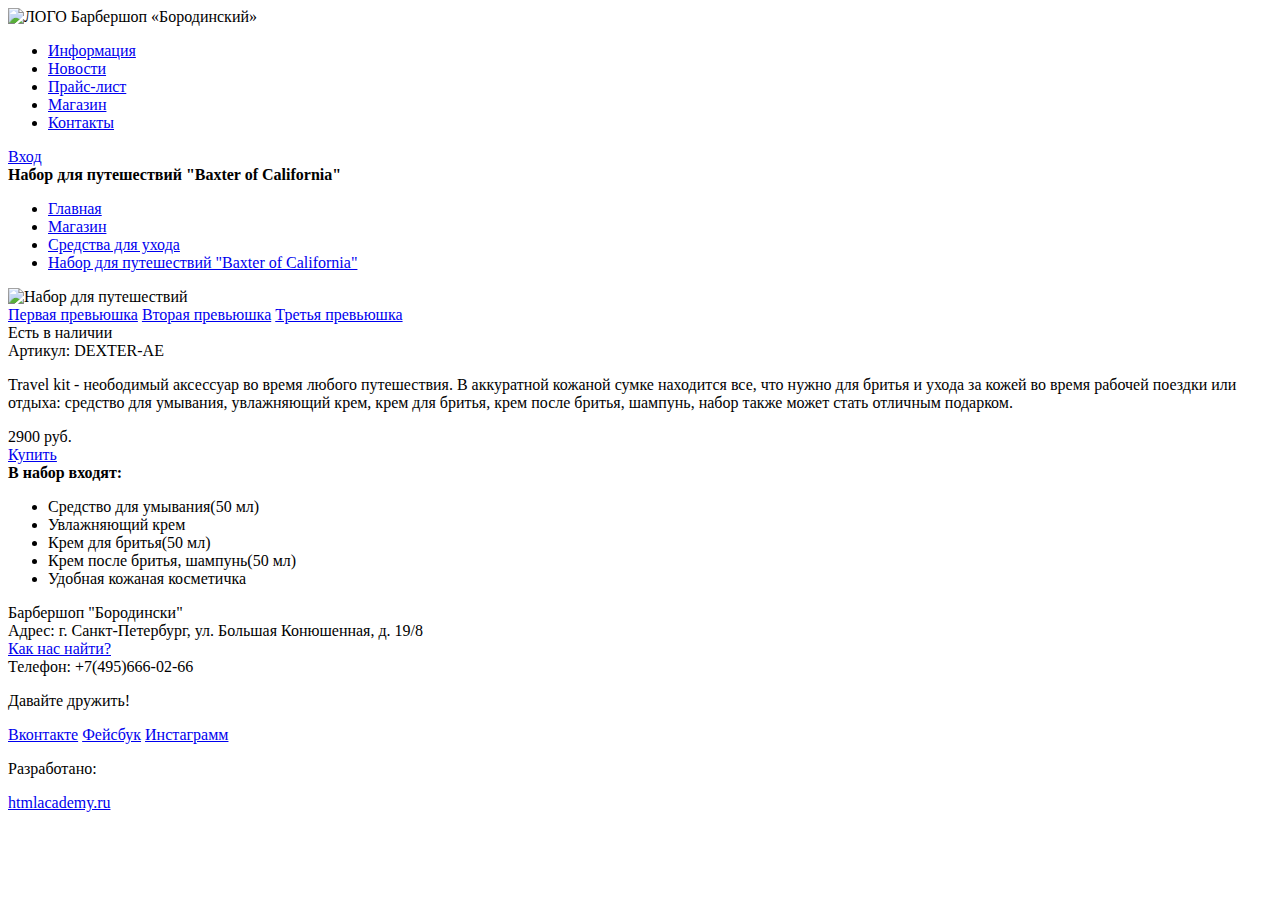
==== catalog-item.html @ 7f5e8bf0 "Разметка барбершопа" ====
<!DOCTYPE html>
<html lang="ru">

  <head>
    <meta charset="utf-8">
    <title>Барбершоп "Бородински"</title>
  </head>

  <body>
    <header class="main-header">
      <div class="container">
        <div class="header-logo">
          <img src="http://placehold.it/100x50" width="100" height="50" alt=" ЛОГО Барбершоп «Бородинский»">
        </div>
        <nav class="main-navigation">
          <ul>
            <li>
              <a href="#">Информация</a>
            </li>
            <li>
              <a href="#">Новости</a>
            </li>
            <li>
              <a href="#">Прайс-лист</a>
            </li>
            <li>
              <a href="#">Магазин</a>
            </li>
            <li>
              <a href="#">Контакты</a>
            </li>
          </ul>
        </nav>
        <div class="user-block">
          <a href="#">Вход<a>
        </div>
      </div>
    </header>

    <main class="container">
      <b class="main-header">Набор для путешествий "Baxter of California"</b>
      <div class="breadcrumbs">
        <ul>
          <li>
            <a href="#">Главная</a>
          </li>
          <li>
            <a href="#">Магазин</a>
          </li>
          <li>
            <a href="#">Средства для ухода</a>
          </li>
          <li>
            <a href="#">Набор для путешествий "Baxter of California"</a>
          </li>
        </ul>
      </div>
      <div class="container item-gallery">
        <img src="http://placehold.it/100" width="100" height="100" alt="Набор  для путешествий">
        <div class="container">
          <a class="item-pcs" href="#">Первая превьюшка</a>
          <a class="item-pcs" href="#">Вторая превьюшка</a>
          <a class="item-pcs" href="#">Третья превьюшка</a>
        </div>
      </div>
      <div class="container">
        <div class="storage-info">
          <div>Есть в наличии</div>
          <div class="lot">Артикул: DEXTER-AE</div>
        </div>
        <p>Travel kit - неободимый аксессуар во время любого путешествия. В
           аккуратной кожаной сумке находится все, что нужно для бритья и ухода за
           кожей во время рабочей поездки или отдыха: средство для умывания, увлажняющий
           крем, крем для бритья, крем после бритья, шампунь, набор также может
           стать отличным подарком.</p>
        <div class="container">
          <div class="price">2900 руб.</div>
          <a href="#">Купить</a>
        </div>
        <b class="sub-header">В набор входят:</b>
        <ul>
          <li>
            Средство для умывания(50 мл)
          </li>
          <li>
            Увлажняющий крем
          </li>
          <li>
            Крем для бритья(50 мл)
          </li>
          <li>
            Крем после бритья, шампунь(50 мл)
          </li>
          <li>
            Удобная кожаная косметичка
          </li>
      </div>
    </main>

    <footer class="main-footer">
      <div class="container">
        <section class="footer-contact">
          Барбершоп "Бородински"<br>
          Адрес: г. Санкт-Петербург, ул. Большая Конюшенная, д. 19/8<br>
          <a href="#">Как нас найти?</a><br>
          Телефон: +7(495)666-02-66
        </section>
        <section class="footer-social">
          <p>Давайте дружить!</p>
          <a class="scl-btn scl-btn-vk" href="#">Вконтакте</a>
          <a class="scl-btn scl-btn-fb" href="#">Фейсбук</a>
          <a class="scl-btn scl-btn-inst" href="#">Инстаграмм</a>
        </section>
        <section class="footer-copyright">
          <p>Разработано:</p>
          <a class="btn" href="#">htmlacademy.ru</a>
        </section>
      </div>
    </footer>
  </body>
</html>
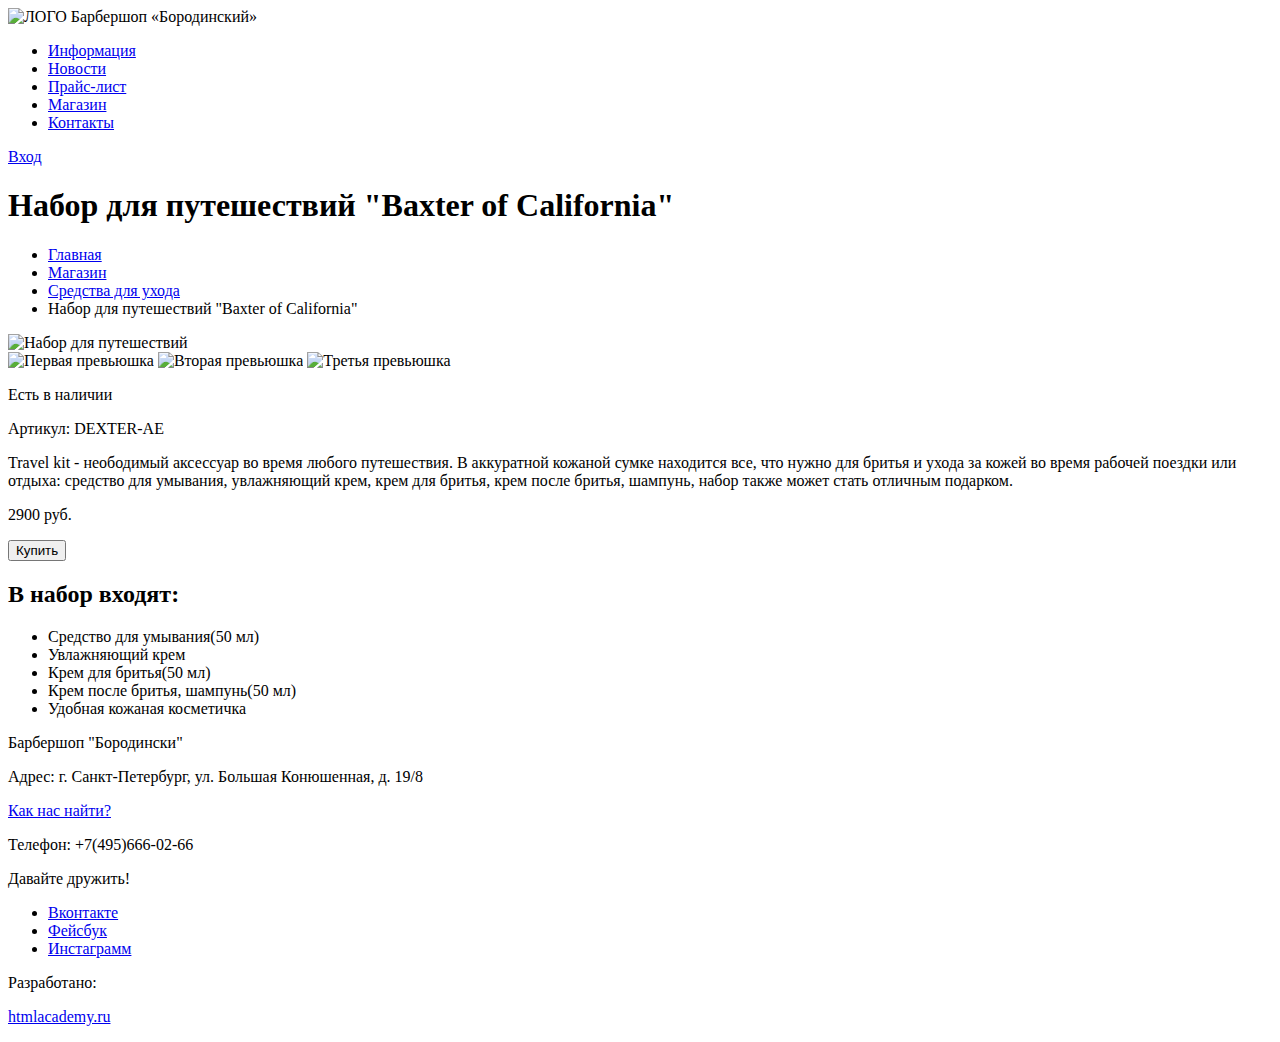
==== commit be8e4ed3: "Исправления и переработка html" ====
--- a/catalog-item.html
+++ b/catalog-item.html
@@ -7,6 +7,7 @@
   </head>
 
   <body>
+
     <header class="main-header">
       <div class="container">
         <div class="header-logo">
@@ -14,21 +15,11 @@
         </div>
         <nav class="main-navigation">
           <ul>
-            <li>
-              <a href="#">Информация</a>
-            </li>
-            <li>
-              <a href="#">Новости</a>
-            </li>
-            <li>
-              <a href="#">Прайс-лист</a>
-            </li>
-            <li>
-              <a href="#">Магазин</a>
-            </li>
-            <li>
-              <a href="#">Контакты</a>
-            </li>
+            <li><a href="#">Информация</a></li>
+            <li><a href="#">Новости</a></li>
+            <li><a href="#">Прайс-лист</a></li>
+            <li><a href="#">Магазин</a></li>
+            <li><a href="#">Контакты</a></li>
           </ul>
         </nav>
         <div class="user-block">
@@ -38,84 +29,87 @@
     </header>
 
     <main class="container">
-      <b class="main-header">Набор для путешествий "Baxter of California"</b>
+      <h1>Набор для путешествий "Baxter of California"</h1>
+
       <div class="breadcrumbs">
         <ul>
-          <li>
-            <a href="#">Главная</a>
-          </li>
-          <li>
-            <a href="#">Магазин</a>
-          </li>
-          <li>
-            <a href="#">Средства для ухода</a>
-          </li>
-          <li>
-            <a href="#">Набор для путешествий "Baxter of California"</a>
-          </li>
+          <li><a href="#">Главная</a></li>
+          <li><a href="#">Магазин</a></li>
+          <li><a href="#">Средства для ухода</a></li>
+          <li>Набор для путешествий "Baxter of California"</li>
         </ul>
       </div>
-      <div class="container item-gallery">
-        <img src="http://placehold.it/100" width="100" height="100" alt="Набор  для путешествий">
+
+      <div class="container">
+
+        <div class="container item-gallery">
+          <!-- 3.17 При клике по миниатюре в галерее изображений большая фотография меняться не должна. -->
+          <img src="http://placehold.it/100" width="100" height="100" alt="Набор  для путешествий">
+          <div class="container">
+            <img src="http://placehold.it/100" width="100" height="100" alt="Первая превьюшка">
+            <img src="http://placehold.it/100" width="100" height="100" alt="Вторая превьюшка">
+            <img src="http://placehold.it/100" width="100" height="100" alt="Третья превьюшка">
+          </div>
+        </div>
+
         <div class="container">
-          <a class="item-pcs" href="#">Первая превьюшка</a>
-          <a class="item-pcs" href="#">Вторая превьюшка</a>
-          <a class="item-pcs" href="#">Третья превьюшка</a>
+
+          <div class="storage-info">
+            <p>Есть в наличии</p>
+            <p class="lot">Артикул: DEXTER-AE</p>
+          </div>
+
+          <p>Travel kit - неободимый аксессуар во время любого путешествия. В
+             аккуратной кожаной сумке находится все, что нужно для бритья и ухода за
+             кожей во время рабочей поездки или отдыха: средство для умывания, увлажняющий
+             крем, крем для бритья, крем после бритья, шампунь, набор также может
+             стать отличным подарком.</p>
+          <div class="container price">
+            <p>2900 руб.</p>
+            <button type="button">Купить</button>
+          </div>
+
+          <h2>В набор входят:</h2>
+          <ul class="equipment">
+            <li>Средство для умывания(50 мл)</li>
+            <li>Увлажняющий крем</li>
+            <li>Крем для бритья(50 мл)</li>
+            <li>Крем после бритья, шампунь(50 мл)</li>
+            <li>Удобная кожаная косметичка</li>
+          </ul>
+
         </div>
-      </div>
-      <div class="container">
-        <div class="storage-info">
-          <div>Есть в наличии</div>
-          <div class="lot">Артикул: DEXTER-AE</div>
-        </div>
-        <p>Travel kit - неободимый аксессуар во время любого путешествия. В
-           аккуратной кожаной сумке находится все, что нужно для бритья и ухода за
-           кожей во время рабочей поездки или отдыха: средство для умывания, увлажняющий
-           крем, крем для бритья, крем после бритья, шампунь, набор также может
-           стать отличным подарком.</p>
-        <div class="container">
-          <div class="price">2900 руб.</div>
-          <a href="#">Купить</a>
-        </div>
-        <b class="sub-header">В набор входят:</b>
-        <ul>
-          <li>
-            Средство для умывания(50 мл)
-          </li>
-          <li>
-            Увлажняющий крем
-          </li>
-          <li>
-            Крем для бритья(50 мл)
-          </li>
-          <li>
-            Крем после бритья, шампунь(50 мл)
-          </li>
-          <li>
-            Удобная кожаная косметичка
-          </li>
+
       </div>
     </main>
 
     <footer class="main-footer">
+
       <div class="container">
+
         <section class="footer-contact">
-          Барбершоп "Бородински"<br>
-          Адрес: г. Санкт-Петербург, ул. Большая Конюшенная, д. 19/8<br>
-          <a href="#">Как нас найти?</a><br>
-          Телефон: +7(495)666-02-66
+          <p>Барбершоп "Бородински"</p>
+          <p>Адрес: г. Санкт-Петербург, ул. Большая Конюшенная, д. 19/8</p>
+          <a href="#">Как нас найти?</a>
+          <p>Телефон: +7(495)666-02-66</p>
         </section>
+
         <section class="footer-social">
           <p>Давайте дружить!</p>
-          <a class="scl-btn scl-btn-vk" href="#">Вконтакте</a>
-          <a class="scl-btn scl-btn-fb" href="#">Фейсбук</a>
-          <a class="scl-btn scl-btn-inst" href="#">Инстаграмм</a>
+          <ul>
+            <li><a class="scl-btn scl-btn-vk" href="#">Вконтакте</a></li>
+            <li><a class="scl-btn scl-btn-fb" href="#">Фейсбук</a></li>
+            <li><a class="scl-btn scl-btn-inst" href="#">Инстаграмм</a></li>
+          </ul>
         </section>
+
         <section class="footer-copyright">
           <p>Разработано:</p>
-          <a class="btn" href="#">htmlacademy.ru</a>
+          <p><a class="btn" href="#">htmlacademy.ru</a><p>
         </section>
+
       </div>
     </footer>
+
   </body>
 </html>
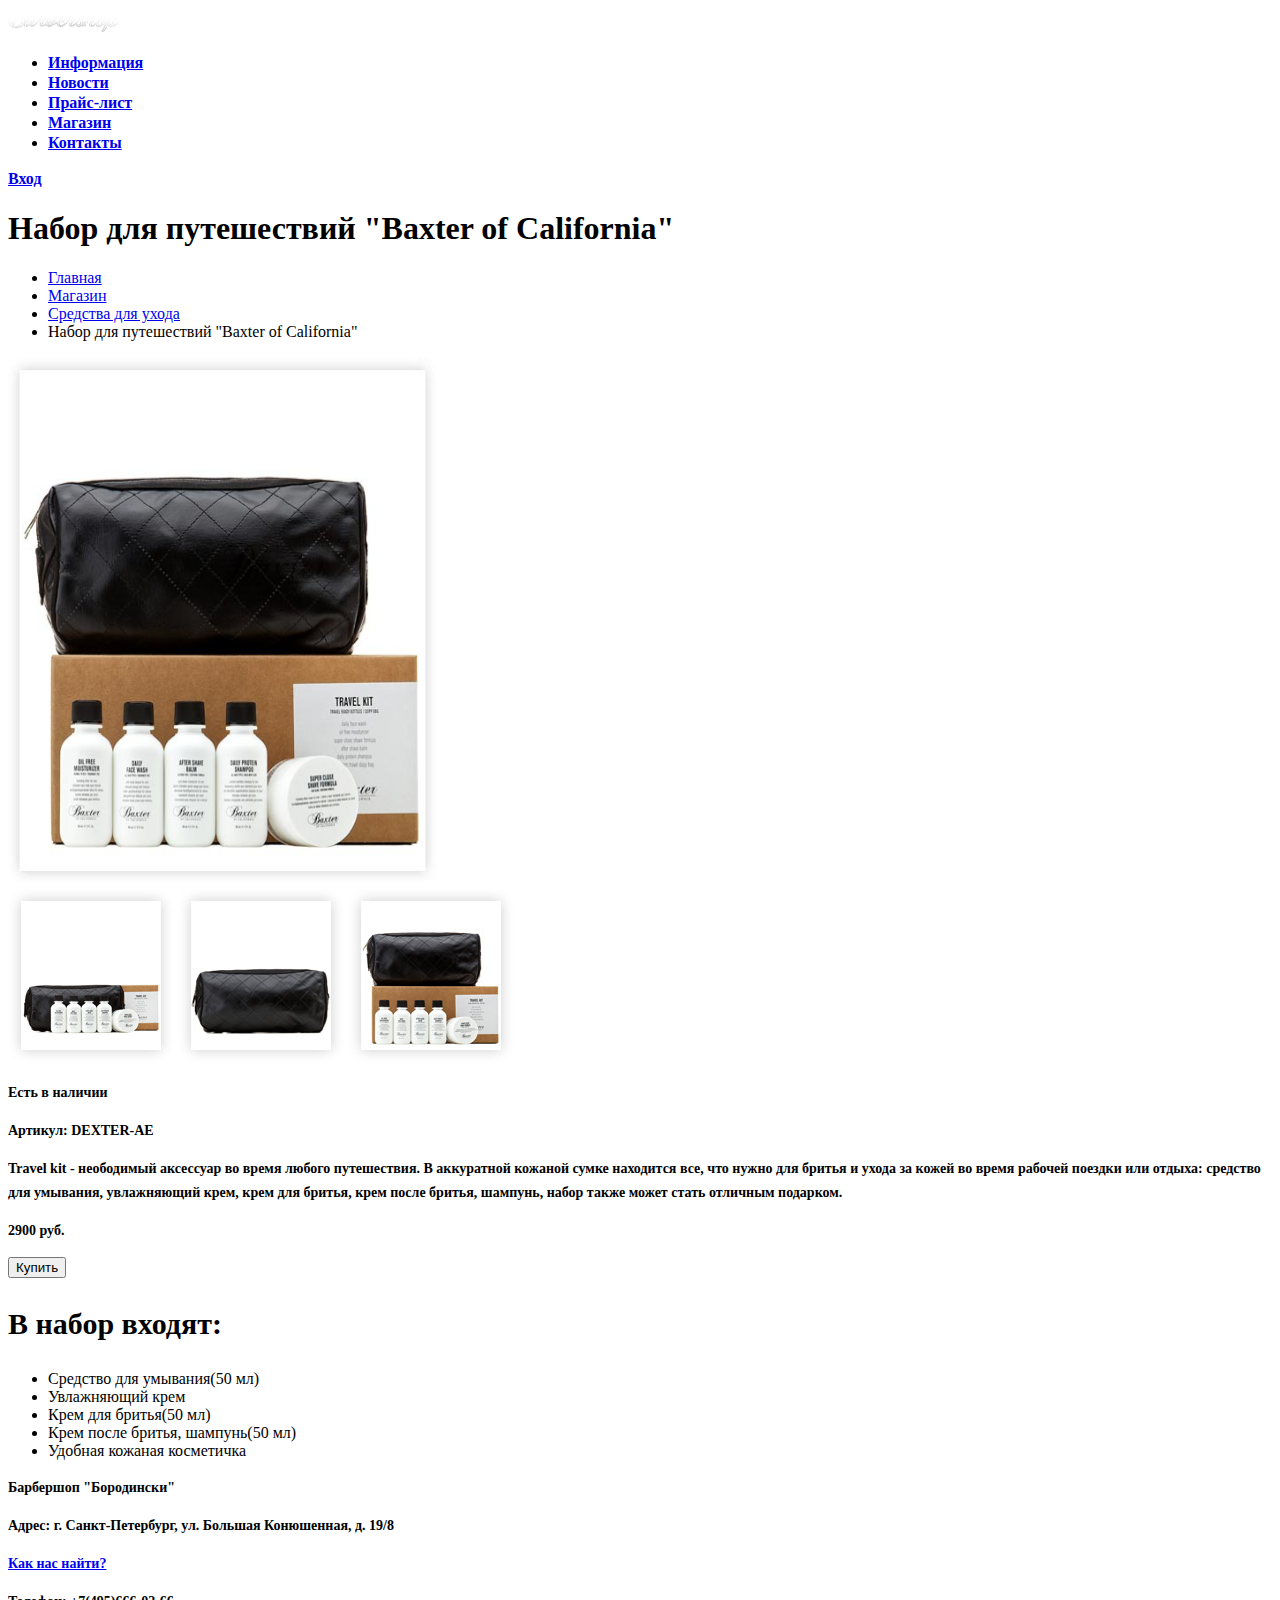
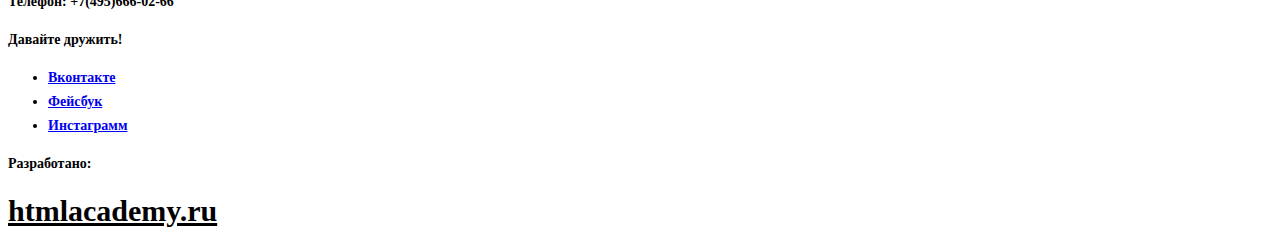
==== commit eea30348: "Подготовка графики и текстовых стилей «Барбершопа»" ====
--- a/catalog-item.html
+++ b/catalog-item.html
@@ -4,6 +4,7 @@
   <head>
     <meta charset="utf-8">
     <title>Барбершоп "Бородински"</title>
+    <link href="css/style.css" rel="stylesheet">
   </head>
 
   <body>
@@ -11,7 +12,7 @@
     <header class="main-header">
       <div class="container">
         <div class="header-logo">
-          <img src="http://placehold.it/100x50" width="100" height="50" alt=" ЛОГО Барбершоп «Бородинский»">
+          <img src="img/header-logo.svg" width="111" height="24" alt=" ЛОГО Барбершоп «Бородинский»">
         </div>
         <nav class="main-navigation">
           <ul>
@@ -44,11 +45,11 @@
 
         <div class="container item-gallery">
           <!-- 3.17 При клике по миниатюре в галерее изображений большая фотография меняться не должна. -->
-          <img src="http://placehold.it/100" width="100" height="100" alt="Набор  для путешествий">
+          <img src="img/item-gallery-big.jpg" width="429" height="527" alt="Набор  для путешествий">
           <div class="container">
-            <img src="http://placehold.it/100" width="100" height="100" alt="Первая превьюшка">
-            <img src="http://placehold.it/100" width="100" height="100" alt="Вторая превьюшка">
-            <img src="http://placehold.it/100" width="100" height="100" alt="Третья превьюшка">
+            <img src="img/item-gallery-1.jpg" width="166" height="175" alt="Первая превьюшка">
+            <img src="img/item-gallery-2.jpg" width="166" height="175" alt="Вторая превьюшка">
+            <img src="img/item-gallery-3.jpg" width="166" height="175" alt="Третья превьюшка">
           </div>
         </div>
 
--- a/css/style.css
+++ b/css/style.css
@@ -0,0 +1,28 @@
+body{
+  font-style: "PT Sans Narrow";
+
+}
+
+header{
+  font-size: 16px;
+  line-height: 20px;
+  color: #000000;
+  font-weight: bold;
+}
+
+b,
+h2,
+.btn{
+  font-size: 30px;
+  line-height: 42px;
+  color: #000000;
+  font-weight: bold;
+}
+
+p,
+footer{
+  font-size: 14px;
+  line-height: 24px;
+  color: #000000;
+  font-weight: bold;
+}
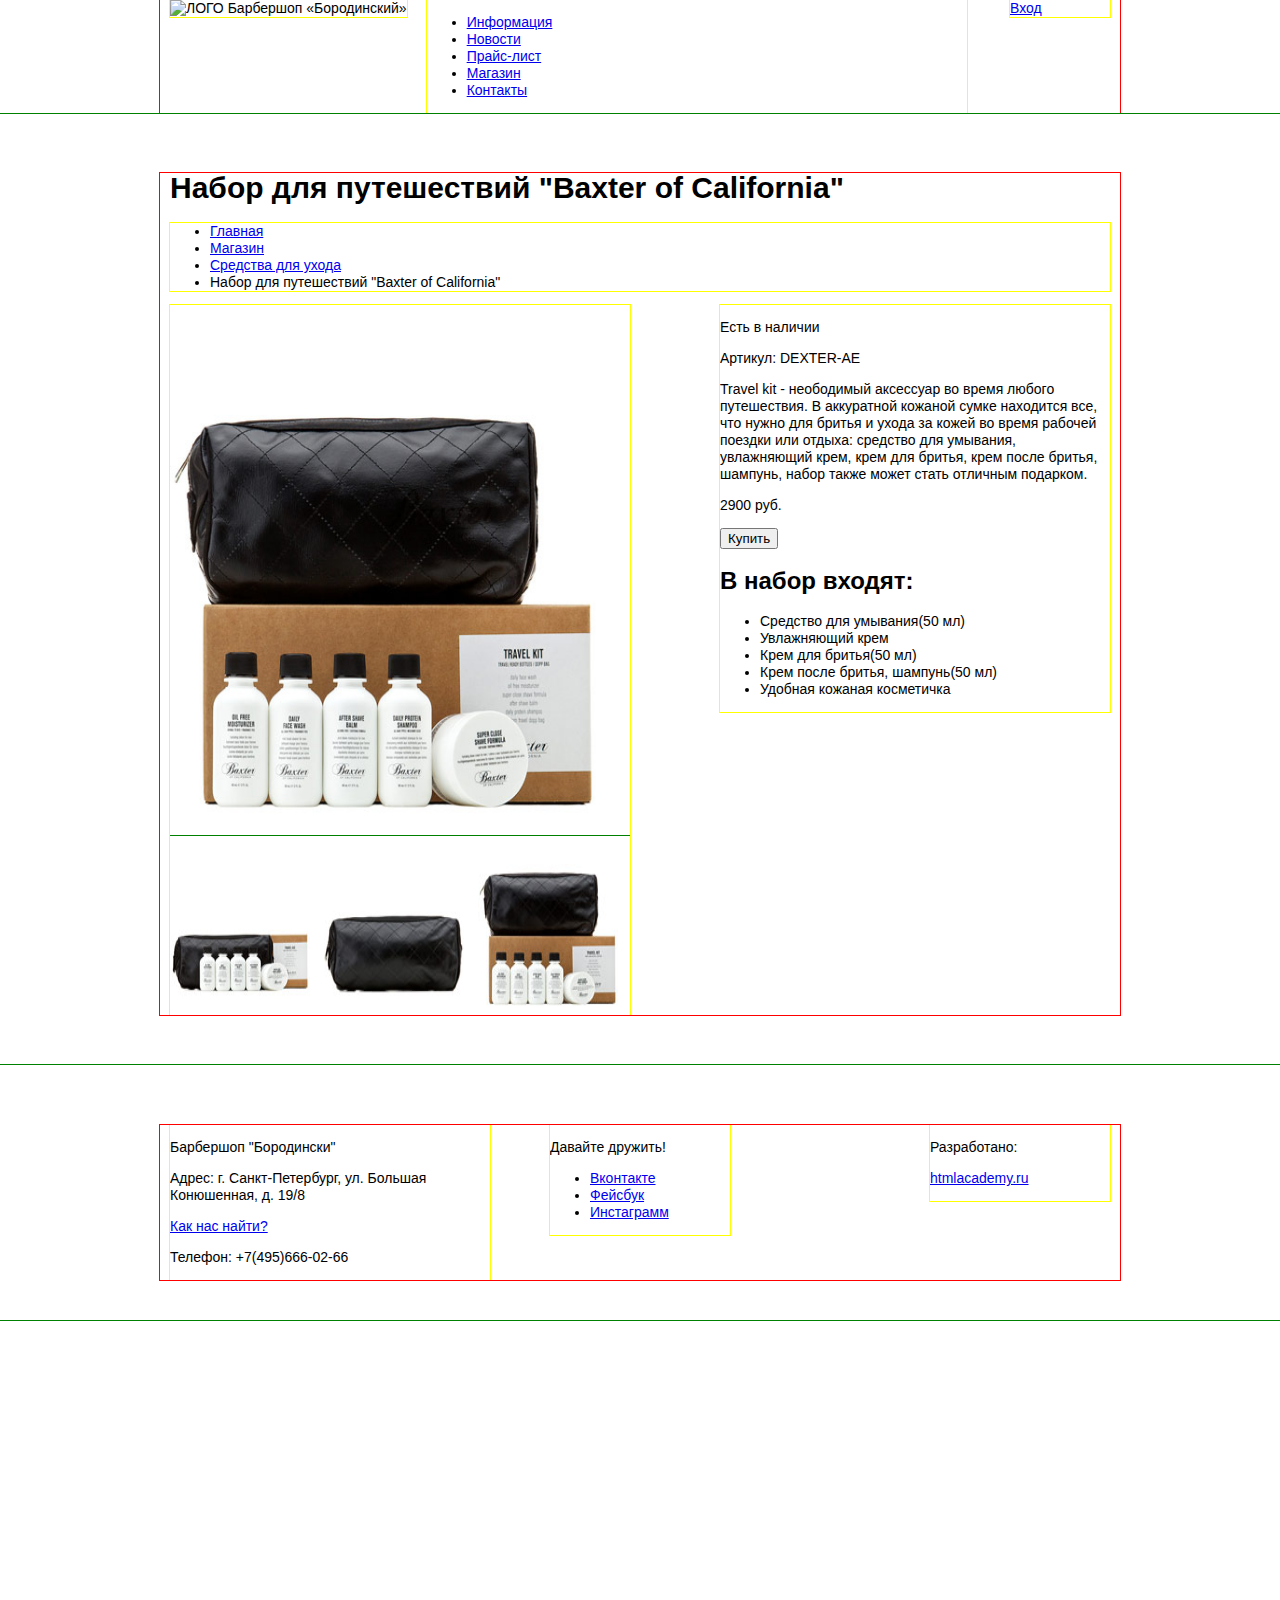
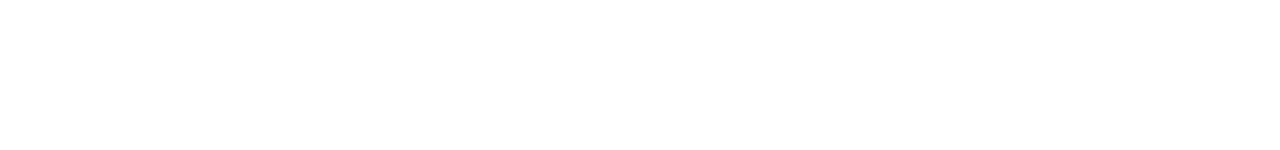
==== commit 9eebed4a: "Первый вариант сетки" ====
--- a/catalog-item.html
+++ b/catalog-item.html
@@ -10,7 +10,7 @@
   <body>
 
     <header class="main-header">
-      <div class="container">
+      <div class="container clearfix">
         <div class="header-logo">
           <img src="img/header-logo.svg" width="111" height="24" alt=" ЛОГО Барбершоп «Бородинский»">
         </div>
@@ -29,9 +29,8 @@
       </div>
     </header>
 
-    <main class="container">
+    <main class="container clearfix">
       <h1>Набор для путешествий "Baxter of California"</h1>
-
       <div class="breadcrumbs">
         <ul>
           <li><a href="#">Главная</a></li>
@@ -40,55 +39,43 @@
           <li>Набор для путешествий "Baxter of California"</li>
         </ul>
       </div>
-
-      <div class="container">
-
-        <div class="container item-gallery">
+      <div class="item-gallery">
           <!-- 3.17 При клике по миниатюре в галерее изображений большая фотография меняться не должна. -->
           <img src="img/item-gallery-big.jpg" width="429" height="527" alt="Набор  для путешествий">
-          <div class="container">
+          <div class="item-photos">
             <img src="img/item-gallery-1.jpg" width="166" height="175" alt="Первая превьюшка">
             <img src="img/item-gallery-2.jpg" width="166" height="175" alt="Вторая превьюшка">
             <img src="img/item-gallery-3.jpg" width="166" height="175" alt="Третья превьюшка">
           </div>
-        </div>
+      </div>
 
-        <div class="container">
-
-          <div class="storage-info">
-            <p>Есть в наличии</p>
-            <p class="lot">Артикул: DEXTER-AE</p>
-          </div>
-
+        <div class="item-info">
+          <p>Есть в наличии</p>
+          <p class="lot">Артикул: DEXTER-AE</p>
           <p>Travel kit - неободимый аксессуар во время любого путешествия. В
              аккуратной кожаной сумке находится все, что нужно для бритья и ухода за
              кожей во время рабочей поездки или отдыха: средство для умывания, увлажняющий
              крем, крем для бритья, крем после бритья, шампунь, набор также может
              стать отличным подарком.</p>
-          <div class="container price">
             <p>2900 руб.</p>
             <button type="button">Купить</button>
-          </div>
-
           <h2>В набор входят:</h2>
-          <ul class="equipment">
+          <ul>
             <li>Средство для умывания(50 мл)</li>
             <li>Увлажняющий крем</li>
             <li>Крем для бритья(50 мл)</li>
             <li>Крем после бритья, шампунь(50 мл)</li>
             <li>Удобная кожаная косметичка</li>
           </ul>
-
         </div>
 
-      </div>
     </main>
 
     <footer class="main-footer">
 
-      <div class="container">
+      <div class="container clearfix">
 
-        <section class="footer-contact">
+        <section class="footer-contacts">
           <p>Барбершоп "Бородински"</p>
           <p>Адрес: г. Санкт-Петербург, ул. Большая Конюшенная, д. 19/8</p>
           <a href="#">Как нас найти?</a>
--- a/css/style.css
+++ b/css/style.css
@@ -1,28 +1,176 @@
 body{
-  font-style: "PT Sans Narrow";
-
+  min-width: 1122px;
+  min-height: 1750px;
+  margin: 0px;
+  padding: 0px;
+}
+/* Стилизация №2 текстовые стили*/
+body{
+  font-family: "PT Sans Narrow", "Arial", sans-serif;
+  font-size: 14px;
+  line-height: 17px;
+  font-weight: normal;
+}
+h1{
+  font-size: 30px;
+  line-height: 30px;
+  font-weight: bold;
+}
+h2{
+  font-size: 24px;
+  line-height: 24px;
 }
 
-header{
-  font-size: 16px;
-  line-height: 20px;
-  color: #000000;
-  font-weight: bold;
+.container{
+  width: 940px;
+  margin: 0 auto;
+  padding:0 10px;
+  outline: red solid 1px;
 }
 
-b,
-h2,
-.btn{
-  font-size: 30px;
-  line-height: 42px;
-  color: #000000;
-  font-weight: bold;
+.clearfix::after {
+  content: "";
+  display: table;
+  clear:both;
 }
 
-p,
-footer{
+/*Разметка сетки хедера*/
+.main-header{
+  margin-bottom: 60px;
+  outline: green solid 1px;
+}
+.header-logo{
+  float:left;
+  width:140;
+  margin-right: 20px;
+  outline: yellow solid 1px;
+}
+.main-navigation{
+  float:left;
+  width: 540px;
+  margin-right: 20px;
+  outline: yellow solid 1px;
+}
+.user-block{
+  float: right;
+  width: 100px;
+  outline: yellow solid 1px;
+}
+/*Конец разметки хедера*/
+/*Разметка основного блока магазина*/
+.breadcrumbs{
+  outline: yellow solid 1px;
+}
+.sidemenu{
+  float: left;
+  width: 220px;
+  margin-right: 10px;
+  outline: yellow solid 1px;
+}
+.items{
+  float:right;
+  width: 700px;
+  margin-left: 10px;
+  outline: yellow solid 1px;
+  font-size: 0px;
+}
+.item{
+  display:inline-block;
+  width:190px;
+  padding: 15px;
+  margin-right: 20px;
+  margin-bottom: 15px;
+  vertical-align: top;
+  outline: green solid 1px;
   font-size: 14px;
-  line-height: 24px;
-  color: #000000;
-  font-weight: bold;
 }
+.item:nth-child(3n){
+  margin-right: 0px;
+}
+.page-selector{
+  float:right;
+  width: 700px;
+  outline: yellow solid 1px;
+}
+/*Конец разметки основного блока магазина*/
+/*Разметка футера*/
+.main-footer{
+    margin-top: 50px;
+    padding-top: 60px;
+    padding-bottom: 40px;
+    outline: green solid 1px;
+}
+.footer-contacts{
+  float:left;
+  width: 320px;
+  margin-right: 60px;
+  outline:yellow solid 1px;
+}
+.footer-social{
+  float:left;
+  width: 180px;
+  outline: yellow solid 1px;
+}
+.footer-copyright{
+  float:right;
+  width: 180px;
+  outline: yellow solid 1px;
+}
+/*Конец разметки футера*/
+/*Разметка содержимого главной страницы из презентации*/
+.index-logo{
+  height: 204px;
+  width: 368px;
+  margin-right: auto;
+  margin-left: auto;
+  margin-bottom: 25px;
+  outline:yellow solid 1px;
+}
+.features{
+  outline:green solid 1px;
+}
+.features-item{
+  float: left;
+  width: 300px;
+  margin-right: 20px;
+  outline:yellow solid 1px;
+}
+.features-item:last-child {
+  margin-right: 0;
+}
+.index-content{
+  padding: 50px 80px;
+  margin-bottom: 35px;
+  outline:green solid 1px;
+}
+.index-content-left{
+  float:left;
+  width: 380px;
+  outline:yellow solid 1px;
+}
+.index-content-right{
+  float: right;
+  width: 300px;
+  outline:yellow solid 1px;
+}
+/*Конец разметки содержимого главной страницы*/
+/*Разметка сетки страницы товара*/
+.item-gallery{
+  float: left;
+  width: 460px;
+  margin-right: 20px;
+  outline:yellow solid 1px;
+}
+.item-photos{
+  outline:green solid 1px;
+}
+.item-photos img{
+  width:140px;
+  margin-right: 10px;
+}
+.item-info{
+  float:right;
+  width: 390px;
+  outline:yellow solid 1px;
+}
+/*Конец разметки сетки страницы товара*/
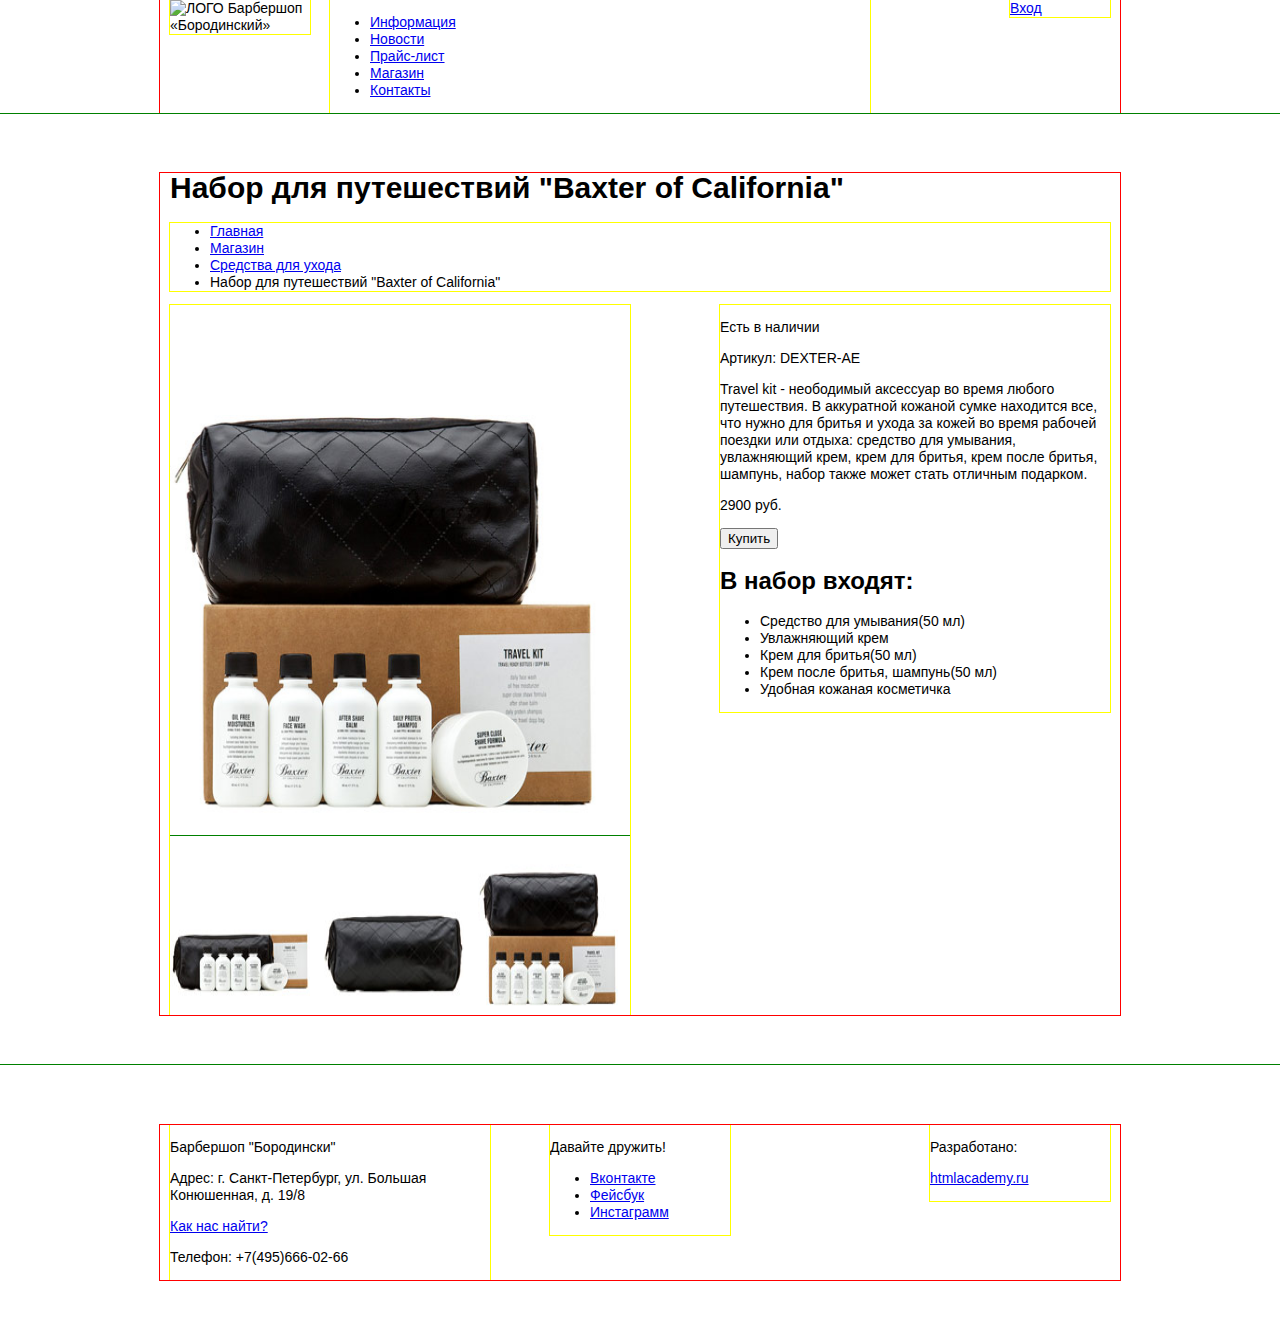
==== commit ca309c1a: "Испаравил замечания в observation#3.md" ====
--- a/catalog-item.html
+++ b/catalog-item.html
@@ -24,7 +24,7 @@
           </ul>
         </nav>
         <div class="user-block">
-          <a href="#">Вход<a>
+          <a href="#">Вход</a>
         </div>
       </div>
     </header>
--- a/css/style.css
+++ b/css/style.css
@@ -1,6 +1,5 @@
 body{
   min-width: 1122px;
-  min-height: 1750px;
   margin: 0px;
   padding: 0px;
 }
@@ -41,7 +40,7 @@
 }
 .header-logo{
   float:left;
-  width:140;
+  width:140px;
   margin-right: 20px;
   outline: yellow solid 1px;
 }
@@ -64,13 +63,11 @@
 .sidemenu{
   float: left;
   width: 220px;
-  margin-right: 10px;
   outline: yellow solid 1px;
 }
 .items{
   float:right;
   width: 700px;
-  margin-left: 10px;
   outline: yellow solid 1px;
   font-size: 0px;
 }
@@ -88,9 +85,8 @@
   margin-right: 0px;
 }
 .page-selector{
-  float:right;
-  width: 700px;
-  outline: yellow solid 1px;
+  font-size: 14px;
+  outline: green solid 1px;
 }
 /*Конец разметки основного блока магазина*/
 /*Разметка футера*/
@@ -158,7 +154,6 @@
 .item-gallery{
   float: left;
   width: 460px;
-  margin-right: 20px;
   outline:yellow solid 1px;
 }
 .item-photos{
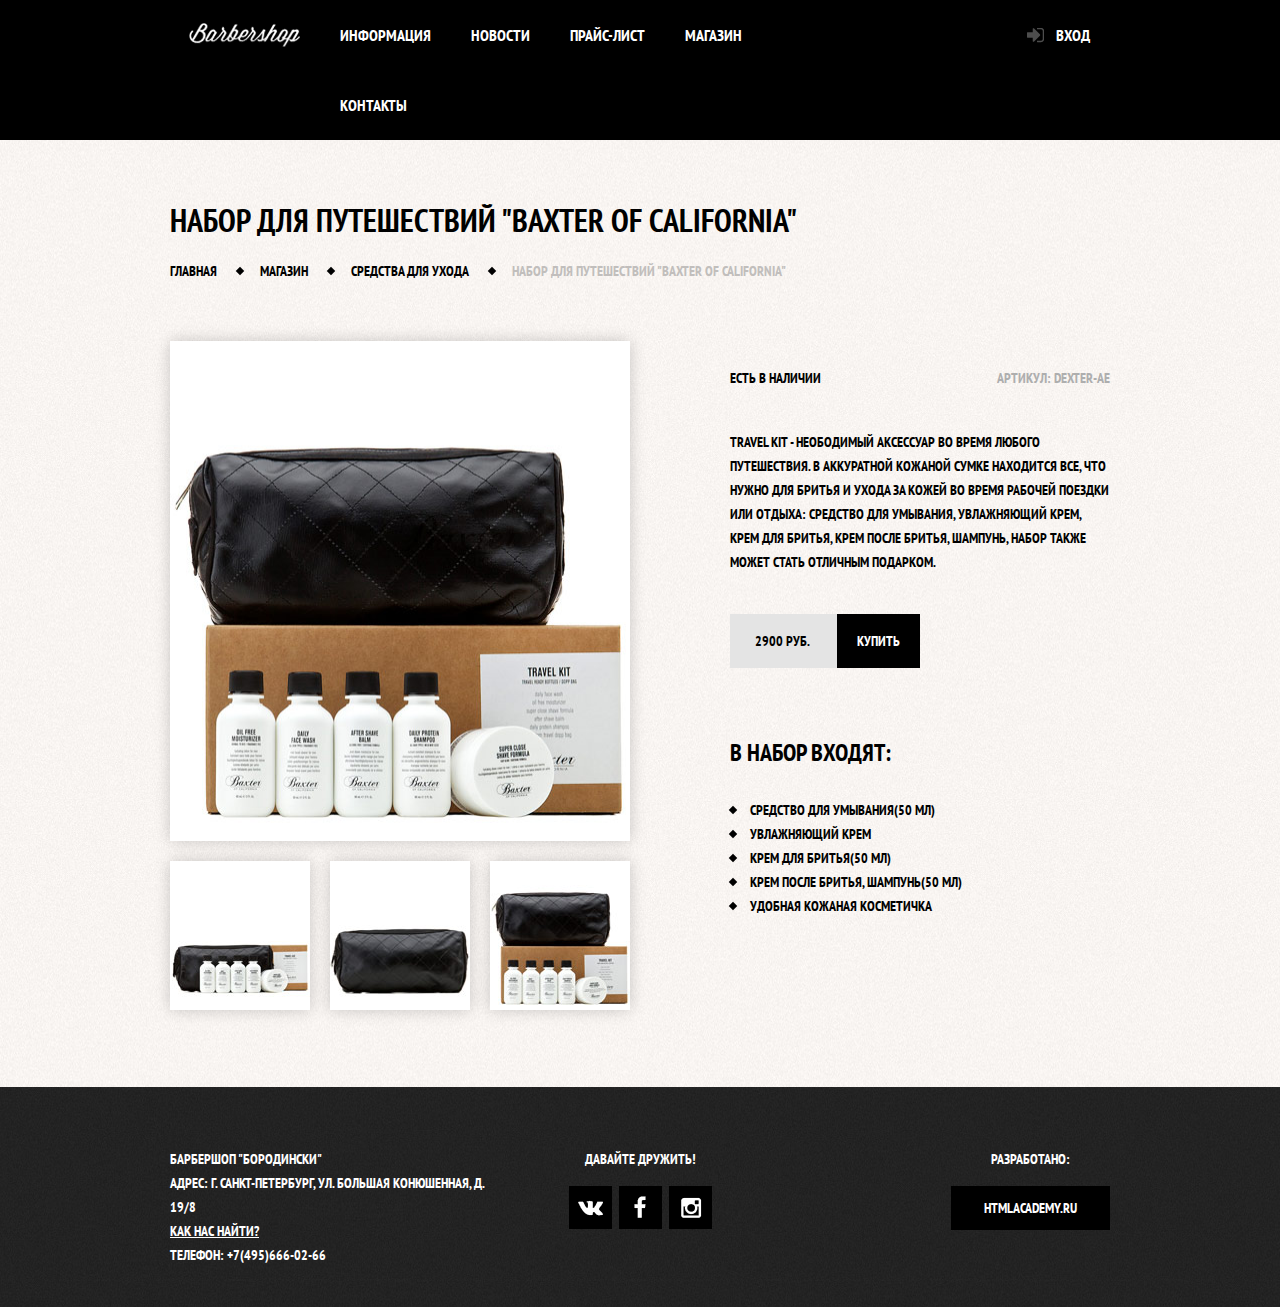
==== commit b5c07393: "Задание Декоративные элементы «Барбершопа»" ====
--- a/catalog-item.html
+++ b/catalog-item.html
@@ -4,16 +4,16 @@
   <head>
     <meta charset="utf-8">
     <title>Барбершоп "Бородински"</title>
-    <link href="css/style.css" rel="stylesheet">
+    <link rel="stylesheet" href="https://fonts.googleapis.com/css?family=PT+Sans+Narrow:400,700&amp;subset=latin,cyrillic">
+    <link rel="stylesheet" href="css/normalize.css">
+    <link rel="stylesheet" href="css/style.css">
   </head>
 
-  <body>
+  <body class="catalog-item-body">
 
     <header class="main-header">
       <div class="container clearfix">
-        <div class="header-logo">
-          <img src="img/header-logo.svg" width="111" height="24" alt=" ЛОГО Барбершоп «Бородинский»">
-        </div>
+        <div class="header-logo"></div>
         <nav class="main-navigation">
           <ul>
             <li><a href="#">Информация</a></li>
@@ -24,43 +24,45 @@
           </ul>
         </nav>
         <div class="user-block">
-          <a href="#">Вход</a>
+          <a class="login" href="#">Вход</a>
         </div>
       </div>
     </header>
 
     <main class="container clearfix">
       <h1>Набор для путешествий "Baxter of California"</h1>
-      <div class="breadcrumbs">
-        <ul>
+      <ul class="breadcrumbs clearfix">
           <li><a href="#">Главная</a></li>
           <li><a href="#">Магазин</a></li>
           <li><a href="#">Средства для ухода</a></li>
+          <!--  3.3 В блоке с хлебными крошками активная страница (последний
+          пункт) не является ссылкой и не реагирует на наведение.-->
           <li>Набор для путешествий "Baxter of California"</li>
-        </ul>
-      </div>
+      </ul>
       <div class="item-gallery">
           <!-- 3.17 При клике по миниатюре в галерее изображений большая фотография меняться не должна. -->
-          <img src="img/item-gallery-big.jpg" width="429" height="527" alt="Набор  для путешествий">
+          <img class="item-picture-big" src="img/item-gallery-big.jpg" width="460" height="500" alt="Набор  для путешествий">
           <div class="item-photos">
-            <img src="img/item-gallery-1.jpg" width="166" height="175" alt="Первая превьюшка">
-            <img src="img/item-gallery-2.jpg" width="166" height="175" alt="Вторая превьюшка">
-            <img src="img/item-gallery-3.jpg" width="166" height="175" alt="Третья превьюшка">
+            <img src="img/item-gallery-1.jpg" width="140" height="149" alt="Первая превьюшка">
+            <img src="img/item-gallery-2.jpg" width="140" height="149" alt="Вторая превьюшка">
+            <img src="img/item-gallery-3.jpg" width="140" height="149" alt="Третья превьюшка">
           </div>
       </div>
 
         <div class="item-info">
-          <p>Есть в наличии</p>
-          <p class="lot">Артикул: DEXTER-AE</p>
-          <p>Travel kit - неободимый аксессуар во время любого путешествия. В
+          <span>Есть в наличии</span>
+          <span class="catalog-lot">Артикул: DEXTER-AE</span>
+          <p class="catalog-description">Travel kit - неободимый аксессуар во время любого путешествия. В
              аккуратной кожаной сумке находится все, что нужно для бритья и ухода за
              кожей во время рабочей поездки или отдыха: средство для умывания, увлажняющий
              крем, крем для бритья, крем после бритья, шампунь, набор также может
              стать отличным подарком.</p>
-            <p>2900 руб.</p>
-            <button type="button">Купить</button>
+             <div class="catalog-button purchase">
+               <div class="price">2900 руб.</div>
+               <button class="btn" type="button">Купить</button>
+             </div>
           <h2>В набор входят:</h2>
-          <ul>
+          <ul class="catalog-list">
             <li>Средство для умывания(50 мл)</li>
             <li>Увлажняющий крем</li>
             <li>Крем для бритья(50 мл)</li>
@@ -72,23 +74,18 @@
     </main>
 
     <footer class="main-footer">
-
       <div class="container clearfix">
-
         <section class="footer-contacts">
-          <p>Барбершоп "Бородински"</p>
-          <p>Адрес: г. Санкт-Петербург, ул. Большая Конюшенная, д. 19/8</p>
-          <a href="#">Как нас найти?</a>
-          <p>Телефон: +7(495)666-02-66</p>
+          Барбершоп "Бородински"<br>
+          Адрес: г. Санкт-Петербург, ул. Большая Конюшенная, д. 19/8<br>
+          <a href="#">Как нас найти?</a><br>
+          Телефон: +7(495)666-02-66
         </section>
-
         <section class="footer-social">
           <p>Давайте дружить!</p>
-          <ul>
-            <li><a class="scl-btn scl-btn-vk" href="#">Вконтакте</a></li>
-            <li><a class="scl-btn scl-btn-fb" href="#">Фейсбук</a></li>
-            <li><a class="scl-btn scl-btn-inst" href="#">Инстаграмм</a></li>
-          </ul>
+            <a class="social-btn social-btn-vk" href="#">Вконтакте</a>
+            <a class="social-btn social-btn-fb" href="#">Фейсбук</a>
+            <a class="social-btn social-btn-inst" href="#">Инстаграмм</a>
         </section>
 
         <section class="footer-copyright">
--- a/css/style.css
+++ b/css/style.css
@@ -1,171 +1,600 @@
 body{
-  min-width: 1122px;
-  margin: 0px;
-  padding: 0px;
-}
-/* Стилизация №2 текстовые стили*/
-body{
+  min-width: 960px;
+
+  font-weight: 700;
+  font-size: 14px;
+  line-height: 24px;
   font-family: "PT Sans Narrow", "Arial", sans-serif;
-  font-size: 14px;
-  line-height: 17px;
-  font-weight: normal;
-}
-h1{
-  font-size: 30px;
-  line-height: 30px;
-  font-weight: bold;
-}
-h2{
-  font-size: 24px;
-  line-height: 24px;
-}
-
+  color: #ffffff;
+  text-transform: uppercase;
+}
+.index-body{
+    background: #000000 url("../img/main-background.jpg") no-repeat center top;
+}
+.catalog-body,
+.catalog-item-body{
+  color: #000000;
+  background: #f8f5f2 url("../img/index-pattern-white.jpg");
+}
+.clearfix::after {
+  content: "";
+  display: table;
+  clear:both;
+}
 .container{
   width: 940px;
   margin: 0 auto;
   padding:0 10px;
-  outline: red solid 1px;
-}
-
-.clearfix::after {
-  content: "";
-  display: table;
-  clear:both;
 }
 
 /*Разметка сетки хедера*/
 .main-header{
   margin-bottom: 60px;
-  outline: green solid 1px;
+
+  color: #ffffff;
+
+  background-color: #000000;
+}
+.main-navigation{
+  float:left;
+  width: 544px;
+}
+.main-navigation ul{
+  margin: 0;
+  padding: 0;
+
+  list-style: none;
+  font-size: 0;
+}
+.main-navigation li{
+  display: inline-block;
+
+  font-size: 16px;
+  line-height: 20px;
+  vertical-align: top;
+}
+.main-navigation a{
+  display:block;
+  padding: 25px 20px;
+
+  color: #ffffff;
+  text-decoration: none;
+}
+.main-navigation a:hover{
+  background: #242424;
+}
+.user-block{
+  float: right;
+  max-width: 140px;
+}
+.login{
+  position: relative;
+
+  display: inline-block;
+  padding: 25px 20px;
+  padding-left: 50px;
+
+  font-size: 16px;
+  line-height: 20px;
+  vertical-align: top;
+  color: #ffffff;
+  text-decoration: none;
+}
+.login:hover{
+  background-color: #242424;
+}
+.login::before{
+  content: "";
+  position: absolute;
+  top: 28px;
+  left: 20px;
+
+  width: 18px;
+  height: 18px;
+
+  background: transparent url("../img/sprite.png") no-repeat;
+  background-position: -1px -15px;
+  opacity: 0.3;
+}
+.login:hover::before{
+  opacity: 1;
 }
 .header-logo{
   float:left;
-  width:140px;
+  width:150px;
+  height: 70px;
+
+  vertical-align: top;
+
+  background: #000000 url("../img/header-logo.png") no-repeat center;
+}
+/*Конец разметки хедера*/
+/*Разметка содержимого главной страницы из презентации*/
+.index-logo{
+  width: 368px;
+  height: 204px;
+  margin: 0 auto;
+  margin-bottom: 25px;
+}
+.index-logo img{
+  width: 368px;
+  height: 204px;
+}
+.features{
+  margin-bottom: 80px;
+}
+.features-item{
+  float: left;
+  width: 300px;
   margin-right: 20px;
-  outline: yellow solid 1px;
-}
-.main-navigation{
+
+  text-align: center;
+}
+.features-item:last-child {
+  margin-right: 0;
+}
+.features-name{
+  position: relative;
+
+  display: block;
+  margin-bottom: 30px;
+  padding-bottom: 35px;
+
+  font-size: 30px;
+  line-height: 42px;
+}
+.features-item p{
+  margin: 10px;
+  margin-bottom: 0;
+}
+.features-name::after{
+  content: "";
+  position:absolute;
+  bottom: 0;
+  left: 50%;
+
+  display: block;
+  width: 20px;
+  height: 20px;
+  margin-left: -10px;
+
+  background-color: #ffffff;
+  transform: rotate(45deg);
+}
+.index-content{
+  margin-bottom: 35px;
+  padding: 50px 80px;
+
+  color: #000000;
+
+  background: url("../img/index-content-shadow.png") no-repeat center,
+              #f8f5f2 url("../img/index-pattern-white.jpg");
+}
+.index-content-title{
+  margin: 0;
+  margin-bottom: 25px;
+
+  font-size: 30px;
+  line-height: 42px;
+}
+.index-content p{
+  margin: 0;
+  margin-bottom: 25px;
+}
+.news-preview{
+  margin: 0;
+  padding: 0;
+  padding-right: 35px;
+
+  list-style: none;
+}
+.news-preview li{
+  margin-bottom: 25px;
+}
+.news-preview p{
+  margin-bottom: 0;
+}
+.news-preview time{
+  text-transform: none;
+}
+.btn{
+  display: inline-block;
+  margin-right: 16px;
+  padding: 10px 33px;
+
+  font-weight: 700;
+  font-size: 14px;
+  line-height: 24px;
+  font-family: "PT Sans Narrow", "Arial", sans-serif;
+  vertical-align: top;
+  text-align: center;
+  color: #ffffff;
+  text-transform:uppercase;
+  text-decoration: none;
+
+  background-color: #000000;
+  border: none;
+  cursor: pointer;
+}
+.btn:hover,
+.btn:active{
+  background-color: #663d15;
+}
+.btn.disabled,
+.btn:disabled{
+  cursor: default;
+  opacity: 0.5;
+}
+.btn.disabled:hover,
+.btn:disabled:hover{
+  background-color: #000000;
+}
+.gallery{
+  position: relative;
+
+  height: 260px;
+}
+.gallery-content{
+  height: 164px;
+  margin: 0;
+
+  background-color: #cccccc;
+  border: 7px solid #ffffff;
+}
+.gallery-content img{
+  width: 286px;
+  height: 164px;
+}
+.gallery .btn{
+  position:absolute;
+  bottom: 0;
+
+  width: 140px;
+  margin: 0px;
+}
+.gallery-prev{
+  left: 0;
+}
+.gallery-next{
+  right: 0;
+}
+.appointment-form input{
+  float: left;
+  width: 106px;
+  margin-right: 20px;
+  margin-bottom: 20px;
+  padding: 7px 15px;
+
+  font: inherit;
+  color: inherit;
+  text-transform: inherit;
+
+  background-color: #f9f6f3;
+  border: 2px solid #000000;
+}
+.appointment-form input:nth-child(2n){
+  margin-right: 0;
+}
+.appointment-form .btn{
+  clear:both;
+  width: 100%;
+}
+.appointment-form input:focus{
+  border: 2px solid #663d15;
+}
+.index-content-left{
   float:left;
-  width: 540px;
-  margin-right: 20px;
-  outline: yellow solid 1px;
-}
-.user-block{
+  width: 380px;
+}
+.index-content-right{
   float: right;
-  width: 100px;
-  outline: yellow solid 1px;
-}
-/*Конец разметки хедера*/
-/*Разметка основного блока магазина*/
-.breadcrumbs{
-  outline: yellow solid 1px;
-}
-.sidemenu{
-  float: left;
-  width: 220px;
-  outline: yellow solid 1px;
-}
-.items{
-  float:right;
-  width: 700px;
-  outline: yellow solid 1px;
-  font-size: 0px;
-}
-.item{
-  display:inline-block;
-  width:190px;
-  padding: 15px;
-  margin-right: 20px;
-  margin-bottom: 15px;
-  vertical-align: top;
-  outline: green solid 1px;
-  font-size: 14px;
-}
-.item:nth-child(3n){
-  margin-right: 0px;
-}
-.page-selector{
-  font-size: 14px;
-  outline: green solid 1px;
-}
-/*Конец разметки основного блока магазина*/
+  width: 300px;
+}
+/*Конец разметки содержимого главной страницы*/
 /*Разметка футера*/
 .main-footer{
-    margin-top: 50px;
+    margin-top: 65px;
     padding-top: 60px;
     padding-bottom: 40px;
-    outline: green solid 1px;
+
+    color: #ffffff;
+    background: #252525 url("../img/footer-pattern-black.jpg");
 }
 .footer-contacts{
   float:left;
   width: 320px;
   margin-right: 60px;
-  outline:yellow solid 1px;
+}
+.footer-contacts a{
+  color: #ffffff;
+}
+.footer-contacts a:hover{
+  text-decoration: none;
 }
 .footer-social{
   float:left;
   width: 180px;
-  outline: yellow solid 1px;
+
+  text-align: center;
 }
 .footer-copyright{
   float:right;
-  width: 180px;
-  outline: yellow solid 1px;
+  max-width: 180px;
+}
+.footer-social p{
+  margin: 0;
+  margin-bottom: 15px;
+}
+.social-btn{
+  display: inline-block;
+  width: 43px;
+  height: 43px;
+  margin: 0 2px;
+
+  font-size: 0;
+  vertical-align: top;
+  text-decoration: none;
+
+  background: #000000 url("../img/sprite.png") no-repeat center;
+
+  transition:
+    background-position 0.5s,
+    background-color 0.5s;
+}
+.social-btn:hover{
+  background-color: #ffffff;
+}
+.social-btn-vk{
+  background-position: 9px -447px;
+}
+.social-btn-fb{
+  background-position: 15px -171px;
+}
+.social-btn-inst{
+  background-position: 12px -313px;
+}
+.social-btn-vk:hover{
+  background-position: 9px -381px;
+}
+.social-btn-fb:hover{
+  background-position: 15px -100px;
+}
+.social-btn-inst:hover{
+  background-position: 12px -242px;
+}
+.footer-copyright p{
+  margin: 0;
+  margin-bottom: 15px;
+
+  text-align: center;
+}
+.footer-copyright .btn{
+  margin-right: 0;
+}
+.footer-copyright .btn:hover{
+  color: #000000;
+
+  background-color: #ffffff;
 }
 /*Конец разметки футера*/
-/*Разметка содержимого главной страницы из презентации*/
-.index-logo{
-  height: 204px;
-  width: 368px;
-  margin-right: auto;
-  margin-left: auto;
-  margin-bottom: 25px;
-  outline:yellow solid 1px;
-}
-.features{
-  outline:green solid 1px;
-}
-.features-item{
+
+
+
+
+
+
+
+
+
+
+
+
+
+
+
+
+
+
+
+
+
+
+
+/*Разметка основного блока магазина*/
+h1{
+  font-size: 32px;
+  line-height: 40px;
+}
+.breadcrumbs{
+  margin: 0;
+  margin-bottom: 60px;
+  padding: 0;
+  list-style: none;
+
+  line-height: 20px;
+}
+.breadcrumbs li{
+  position: relative;
+  display: inline-block;
+
+  margin-right: 40px;
+
+  color: #c1bebc;
+}
+.breadcrumbs li a{
+  color: #000000;
+  text-decoration: none;
+}
+.breadcrumbs a::after{
+  content: "";
+  position: absolute;
+  top: 50%;
+  margin: 0 20px;
+
+  width: 6px;
+  height: 6px;
+  margin-top: -3px;
+
+  background-color: #000000;
+  transform: rotate(45deg);
+}
+h2{
+  margin: 0;
+  padding: 0;
+  margin-bottom: 30px;
+
+  font-size: 24px;
+  line-height: 30px;
+}
+.catalog-sidemenu{
   float: left;
-  width: 300px;
-  margin-right: 20px;
-  outline:yellow solid 1px;
-}
-.features-item:last-child {
-  margin-right: 0;
-}
-.index-content{
-  padding: 50px 80px;
-  margin-bottom: 35px;
-  outline:green solid 1px;
-}
-.index-content-left{
-  float:left;
-  width: 380px;
-  outline:yellow solid 1px;
-}
-.index-content-right{
-  float: right;
-  width: 300px;
-  outline:yellow solid 1px;
-}
-/*Конец разметки содержимого главной страницы*/
+
+  margin: 0;
+  padding: 0;
+
+  width: 220px;
+}
+.items{
+  float:right;
+  width: 700px;
+  font-size: 0px;
+}
+.item{
+  display:inline-block;
+  margin: 0 20px 20px 0;
+
+  width:220px;
+
+  vertical-align: top;
+  font-size: 14px;
+
+  background-color: white;
+  box-shadow: 0 0 15px 0 rgba(0, 0, 0, 0.2);
+}
+.item:hover{
+  box-shadow: 5 5 25px 0 rgba(0, 0, 0, 0.3);
+}
+.item:nth-child(3n){
+  margin-right: 0px;
+}
+.item img{
+  display: block;
+  width: 220px;
+  height: 165px;
+}
+.item .item-name{
+  display: block;
+  padding: 17px;
+
+  color: #000000;
+  text-decoration: none;
+}
+.purchase{
+  position: relative;
+
+  margin: 0 17px;
+  margin-bottom: 16px;
+
+  background: #e4e4e4;
+}
+.purchase .price{
+  display: inline-block;
+  padding: 15px 25px;
+}
+.purchase button{
+  position: absolute;
+  top: 0;
+  right: 0;
+
+  display: inline-block;
+  margin: 0;
+  padding: 15px 20px;
+}
+.page-selector .btn{
+  margin-right: 10px;
+  padding: 10px 20px;
+}
+.page-selector span{
+  color: #000000;
+  background-color: #ffffff;
+}
+.page-selector span:hover{
+  background-color: #ffffff;
+}
+/*Конец разметки основного блока магазина*/
+
+
 /*Разметка сетки страницы товара*/
 .item-gallery{
   float: left;
   width: 460px;
-  outline:yellow solid 1px;
+}
+.item-gallery .item-picture-big{
+  margin-bottom: 20px;
+
+  display: block;
+  width: 460px;
+  height: 500px;
+
+  background: #ffffff;
+  box-shadow: 0 0 15px 0 rgba(0, 0, 0, 0.2);
 }
 .item-photos{
-  outline:green solid 1px;
+  font-size: 0px;
 }
 .item-photos img{
+  margin-right: 20px;
   width:140px;
-  margin-right: 10px;
+
+  background: #ffffff;
+  box-shadow: 0 0 15px 0 rgba(0, 0, 0, 0.2);
+}
+.item-photos img:last-child{
+  margin-right: 0px;
+
 }
 .item-info{
   float:right;
-  width: 390px;
-  outline:yellow solid 1px;
+  margin-top: 25px;
+  width: 380px;
+}
+.catalog-lot{
+  float: right;
+  color: #aeaeae;
+}
+.catalog-description{
+  margin-top: 40px;
+}
+.catalog-button{
+  margin-left: 0;
+  margin-top: 40px;
+  margin-bottom: 70px;
+  width: 190px;
+}
+.catalog-list{
+  margin:0;
+  padding: 0;
+
+  font-size: 14px;
+  line-height: 24px;
+  list-style: none;
+}
+.catalog-list li{
+  position: relative;
+  margin-left: 20px
+}
+
+.catalog-list li::before{
+  content: "";
+  position: absolute;
+  top: 50%;
+  left: -20px;
+
+  width: 6px;
+  height: 6px;
+  margin-top: -3px;
+
+  background-color: #000000;
+  transform: rotate(45deg);
 }
 /*Конец разметки сетки страницы товара*/
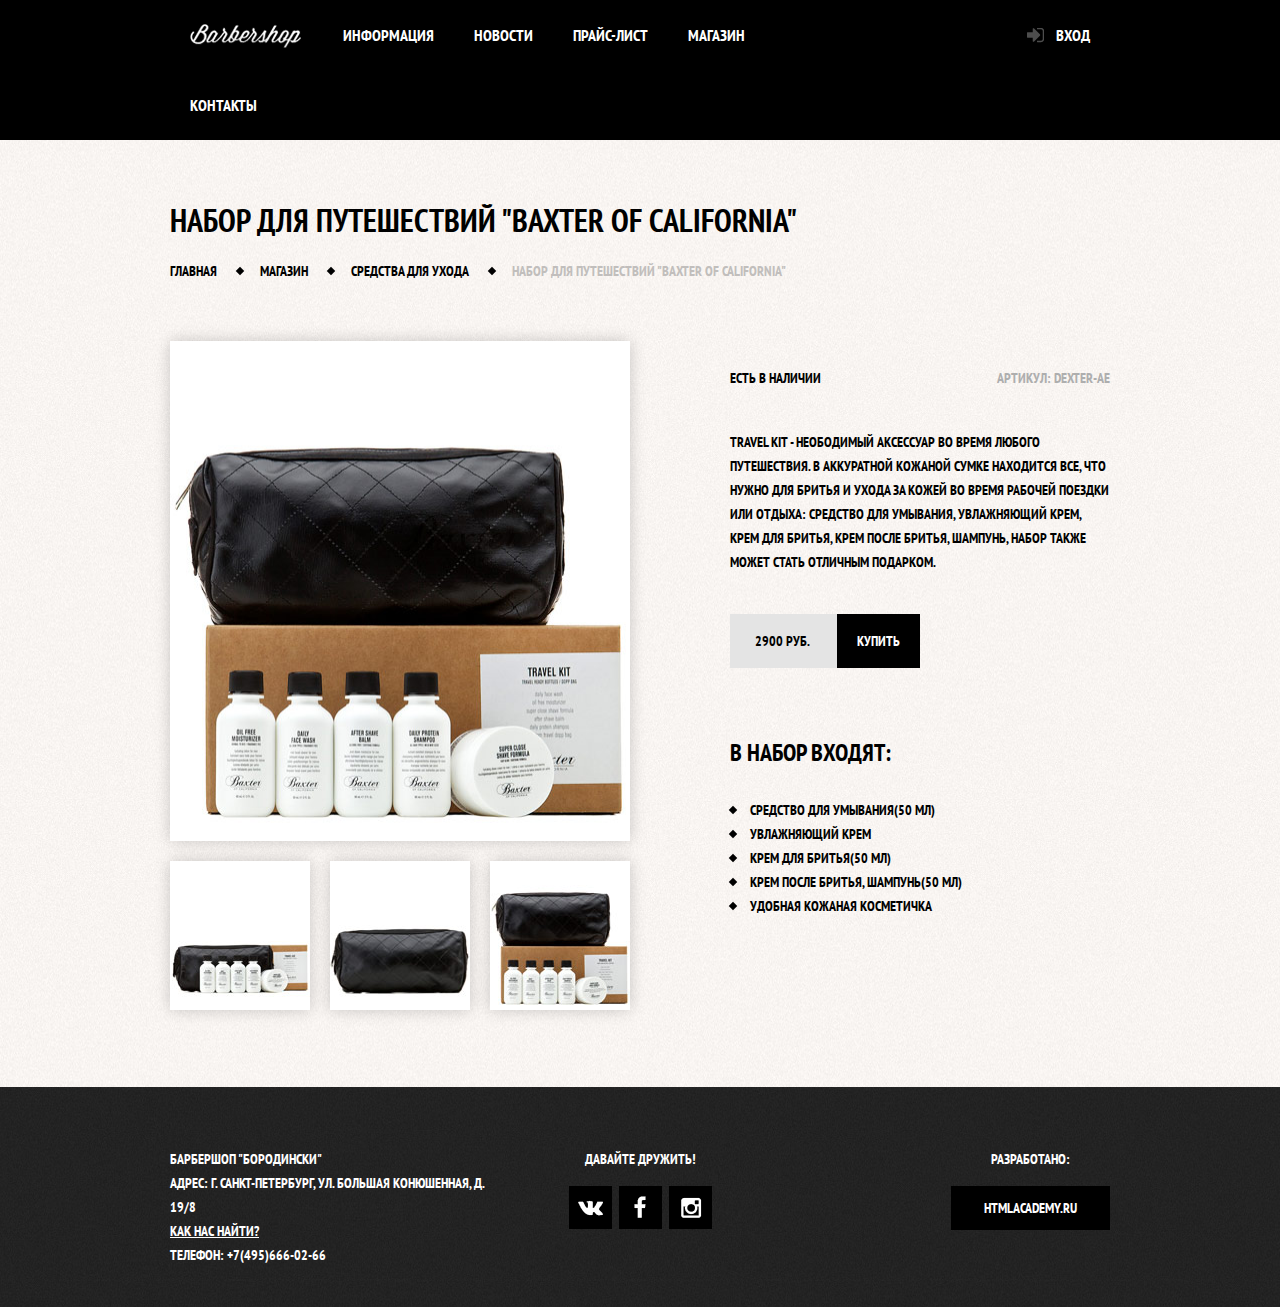
==== commit 06313666: "Исправления" ====
--- a/catalog-item.html
+++ b/catalog-item.html
@@ -13,8 +13,8 @@
 
     <header class="main-header">
       <div class="container clearfix">
-        <div class="header-logo"></div>
         <nav class="main-navigation">
+          <a class="logo-inner" href="#"><img src="img/header-logo.png" width="113" height="24" alt="logo"></a>
           <ul>
             <li><a href="#">Информация</a></li>
             <li><a href="#">Новости</a></li>
--- a/css/style.css
+++ b/css/style.css
@@ -37,7 +37,20 @@
 }
 .main-navigation{
   float:left;
-  width: 544px;
+  width: 700px;
+}
+.main-navigation .logo-inner{
+  float:left;
+  width: 113;
+  height:21px;
+  padding-top: 24px;
+}
+.logo-inner img{
+  width: 113px;
+  height: 24px;
+}
+.main-navigation .logo-inner:hover{
+  background: none;
 }
 .main-navigation ul{
   margin: 0;
@@ -51,7 +64,6 @@
 
   font-size: 16px;
   line-height: 20px;
-  vertical-align: top;
 }
 .main-navigation a{
   display:block;
@@ -98,15 +110,6 @@
 }
 .login:hover::before{
   opacity: 1;
-}
-.header-logo{
-  float:left;
-  width:150px;
-  height: 70px;
-
-  vertical-align: top;
-
-  background: #000000 url("../img/header-logo.png") no-repeat center;
 }
 /*Конец разметки хедера*/
 /*Разметка содержимого главной страницы из презентации*/
@@ -279,8 +282,10 @@
   clear:both;
   width: 100%;
 }
-.appointment-form input:focus{
+.appointment-form input:focus,
+.appointment-form input:hover{
   border: 2px solid #663d15;
+  outline: none;
 }
 .index-content-left{
   float:left;
@@ -380,26 +385,6 @@
 
 
 
-
-
-
-
-
-
-
-
-
-
-
-
-
-
-
-
-
-
-
-
 /*Разметка основного блока магазина*/
 h1{
   font-size: 32px;
@@ -454,6 +439,13 @@
 
   width: 220px;
 }
+.catalog-sidemenu label{
+  display: block;
+  padding-bottom: 14px;
+}
+.catalog-sidemenu label:hover{
+  color: #663d15;
+}
 .items{
   float:right;
   width: 700px;
@@ -515,8 +507,10 @@
   padding: 10px 20px;
 }
 .page-selector span{
+
   color: #000000;
   background-color: #ffffff;
+  cursor: default;
 }
 .page-selector span:hover{
   background-color: #ffffff;
